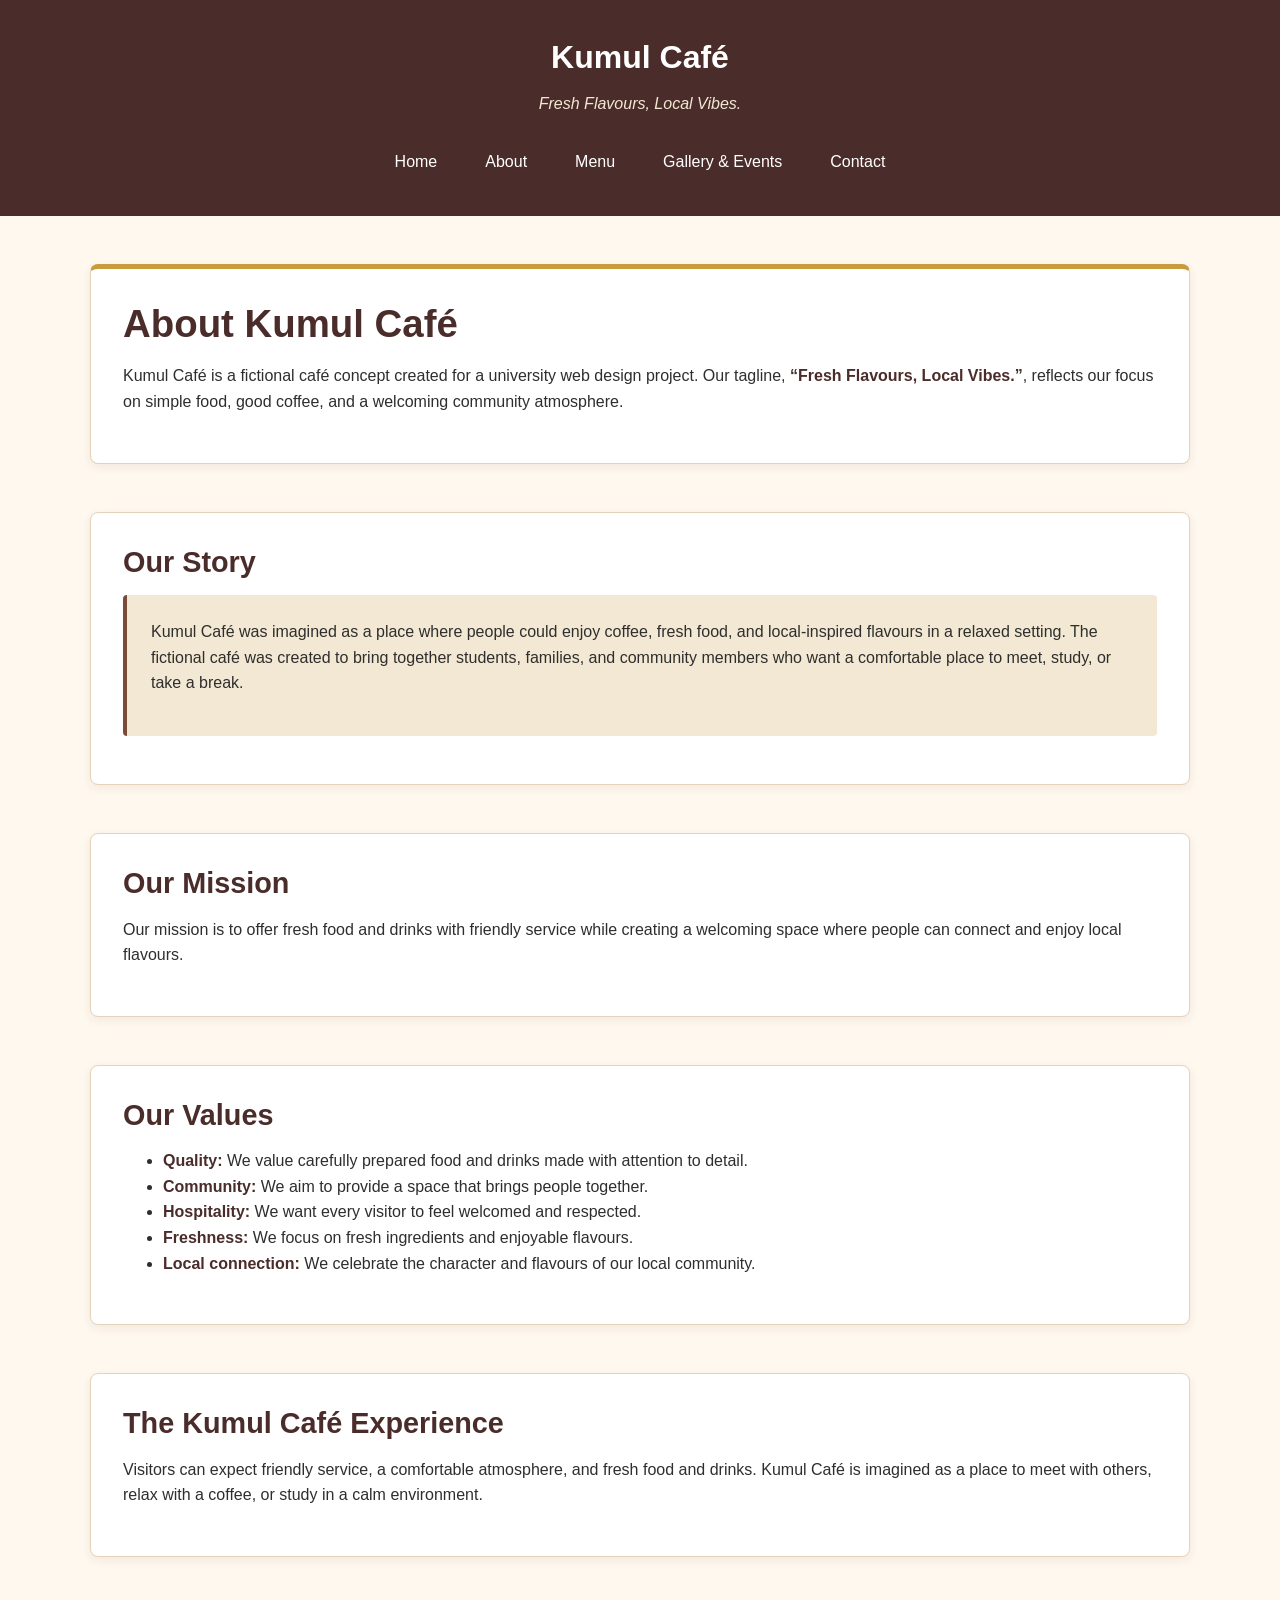
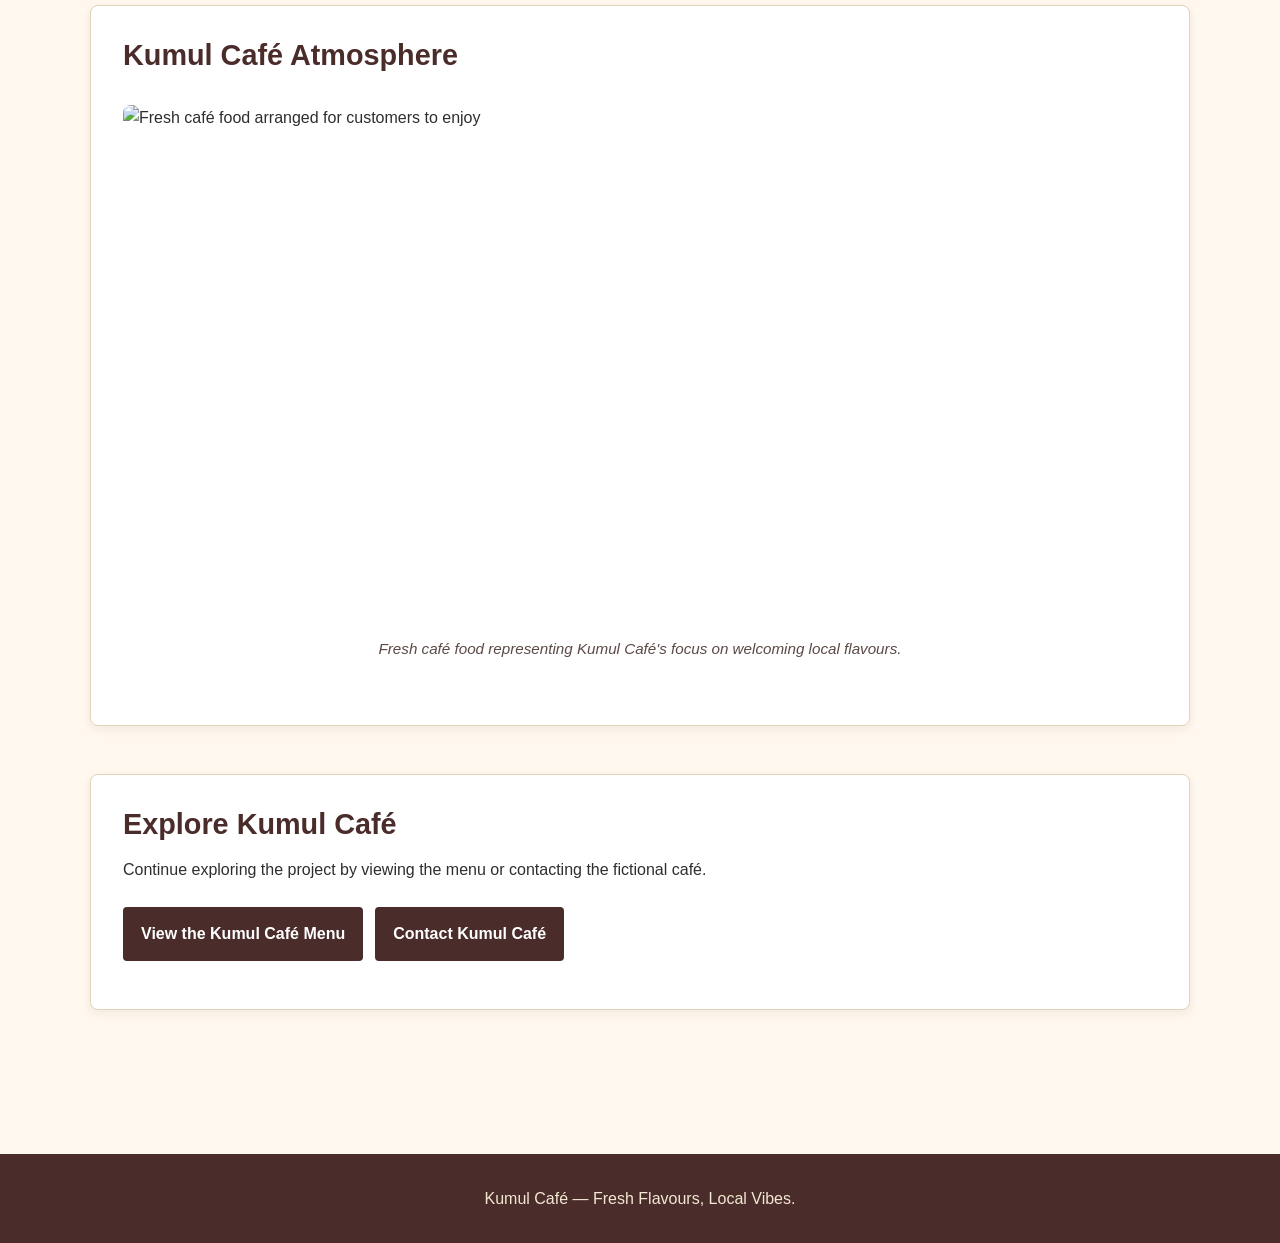
==== about.html @ 598db46b "Refine CSS architecture and reusable components" ====
<!DOCTYPE html>
<html lang="en">
<head>
    <meta charset="UTF-8">
    <meta name="viewport" content="width=device-width, initial-scale=1.0">
    <title>Kumul Café | About</title>
    <link rel="stylesheet" href="css/style.css">
</head>
<body>

    <header class="site-header">
        <p>Kumul Café</p>
        <p>Fresh Flavours, Local Vibes.</p>

        <nav class="site-nav" aria-label="Main navigation">
            <a href="index.html">Home</a>
            <a href="about.html">About</a>
            <a href="menu.html">Menu</a>
            <a href="gallery.html">Gallery &amp; Events</a>
            <a href="contact.html">Contact</a>
        </nav>
    </header>

    <main class="site-main">

        <section class="content-section intro-section">
            <h1>About Kumul Café</h1>

            <p>
                Kumul Café is a fictional café concept created for a university
                web design project. Our tagline,
                <strong>“Fresh Flavours, Local Vibes.”</strong>,
                reflects our focus on simple food, good coffee, and a welcoming
                community atmosphere.
            </p>
        </section>


        <section class="content-section">
            <h2>Our Story</h2>

            <article class="content-card">
                <p>
                    Kumul Café was imagined as a place where people could enjoy
                    coffee, fresh food, and local-inspired flavours in a relaxed
                    setting. The fictional café was created to bring together
                    students, families, and community members who want a
                    comfortable place to meet, study, or take a break.
                </p>
            </article>
        </section>


        <section class="content-section">
            <h2>Our Mission</h2>

            <p>
                Our mission is to offer fresh food and drinks with friendly
                service while creating a welcoming space where people can
                connect and enjoy local flavours.
            </p>
        </section>


        <section class="content-section">
            <h2>Our Values</h2>

            <ul>
                <li>
                    <strong>Quality:</strong>
                    We value carefully prepared food and drinks made with
                    attention to detail.
                </li>

                <li>
                    <strong>Community:</strong>
                    We aim to provide a space that brings people together.
                </li>

                <li>
                    <strong>Hospitality:</strong>
                    We want every visitor to feel welcomed and respected.
                </li>

                <li>
                    <strong>Freshness:</strong>
                    We focus on fresh ingredients and enjoyable flavours.
                </li>

                <li>
                    <strong>Local connection:</strong>
                    We celebrate the character and flavours of our local
                    community.
                </li>
            </ul>
        </section>


        <section class="content-section">
            <h2>The Kumul Café Experience</h2>

            <p>
                Visitors can expect friendly service, a comfortable atmosphere,
                and fresh food and drinks. Kumul Café is imagined as a place to
                meet with others, relax with a coffee, or study in a calm
                environment.
            </p>
        </section>


        <section class="content-section">
            <h2>Kumul Café Atmosphere</h2>

            <figure>
                <img
                    src="images/cafe-food.jpg"
                    alt="Fresh café food arranged for customers to enjoy"
                >

                <figcaption>
                    Fresh café food representing Kumul Café's focus on
                    welcoming local flavours.
                </figcaption>
            </figure>
        </section>


        <section class="content-section">
            <h2>Explore Kumul Café</h2>

            <p>
                Continue exploring the project by viewing the menu or
                contacting the fictional café.
            </p>

            <p class="action-links">
                <a href="menu.html">View the Kumul Café Menu</a>
                <a href="contact.html">Contact Kumul Café</a>
            </p>
        </section>

    </main>


    <footer class="site-footer">
        <p>Kumul Café — Fresh Flavours, Local Vibes.</p>
    </footer>

</body>
</html>
---- css/style.css ----
/* =========================================================
   KUMUL CAFÉ - A3 STYLESHEET
   Phase 2: CSS Architecture Refinement
   ========================================================= */


/* =========================================================
   1. DESIGN TOKENS
   ========================================================= */

:root {
    /* Colours */
    --color-primary: #4A2C2A;
    --color-secondary: #7B4B3A;
    --color-accent: #C89B3C;

    --color-background: #FFF8EE;
    --color-surface: #FFFFFF;
    --color-surface-alt: #F3E8D3;

    --color-text: #2E2E2E;
    --color-text-muted: #5B4A45;

    --color-border: #D7C3A8;
    --color-border-light: #E4D3BB;
    --color-input-border: #B99C7C;

    /* Typography */
    --font-family-base: Arial, Helvetica, sans-serif;

    --font-size-body: 1rem;
    --font-size-small: 0.95rem;
    --font-size-h1: 2.4rem;
    --font-size-h2: 1.8rem;
    --font-size-h3: 1.25rem;

    --line-height-body: 1.6;
    --line-height-heading: 1.2;

    /* Spacing */
    --space-xs: 0.5rem;
    --space-sm: 0.75rem;
    --space-md: 1rem;
    --space-lg: 1.5rem;
    --space-xl: 2rem;
    --space-xxl: 2.5rem;
    --space-xxxl: 3rem;

    /* Borders and radius */
    --radius-sm: 0.25rem;
    --radius-md: 0.5rem;
    --radius-lg: 0.75rem;

    /* Shadows */
    --shadow-sm: 0 3px 10px rgba(74, 44, 42, 0.08);
    --shadow-md: 0 6px 18px rgba(74, 44, 42, 0.12);

    /* Layout */
    --content-max-width: 1100px;

    /* Accessibility */
    --focus-outline: 3px solid var(--color-accent);
    --focus-offset: 2px;
}


/* =========================================================
   2. RESET AND BASE STYLES
   ========================================================= */

*,
*::before,
*::after {
    box-sizing: border-box;
}

html {
    scroll-behavior: smooth;
}

body {
    margin: 0;

    background: var(--color-background);
    color: var(--color-text);

    font-family: var(--font-family-base);
    font-size: var(--font-size-body);
    line-height: var(--line-height-body);
}


/* =========================================================
   3. TYPOGRAPHY
   ========================================================= */

h1,
h2,
h3 {
    margin-top: 0;

    color: var(--color-primary);

    line-height: var(--line-height-heading);
}

h1 {
    margin-bottom: var(--space-md);
    font-size: var(--font-size-h1);
}

h2 {
    margin-bottom: var(--space-md);
    font-size: var(--font-size-h2);
}

h3 {
    margin-bottom: var(--space-sm);
    font-size: var(--font-size-h3);
}

p {
    margin-top: 0;
    margin-bottom: var(--space-md);
}

strong {
    color: var(--color-primary);
}


/* =========================================================
   4. GLOBAL LINKS
   ========================================================= */

a {
    color: var(--color-secondary);

    text-decoration: underline;
    text-underline-offset: 3px;
}

a:hover {
    color: var(--color-primary);
}

a:focus-visible,
button:focus-visible,
input:focus-visible,
select:focus-visible,
textarea:focus-visible {
    outline: var(--focus-outline);
    outline-offset: var(--focus-offset);
}


/* =========================================================
   5. SITE HEADER
   ========================================================= */

.site-header {
    padding: var(--space-xl) var(--space-lg);

    background: var(--color-primary);
    color: var(--color-surface);

    text-align: center;
}

.site-header p {
    margin-bottom: var(--space-xs);
}

.site-header p:first-child {
    color: var(--color-surface);

    font-size: 2rem;
    font-weight: 700;
}

.site-header p:nth-child(2) {
    color: var(--color-surface-alt);

    font-style: italic;
}


/* =========================================================
   6. SITE NAVIGATION
   ========================================================= */

.site-nav {
    display: flex;
    flex-wrap: wrap;
    justify-content: center;

    gap: var(--space-sm) var(--space-lg);

    margin-top: var(--space-lg);
}

.site-nav a {
    padding: var(--space-xs) var(--space-sm);

    border-bottom: 2px solid transparent;

    color: var(--color-surface);

    text-decoration: none;
}

.site-nav a:hover,
.site-nav a:focus {
    border-bottom-color: var(--color-accent);

    color: var(--color-background);
}


/* =========================================================
   7. MAIN CONTENT
   ========================================================= */

.site-main {
    width: min(
        var(--content-max-width),
        calc(100% - 2rem)
    );

    margin: 0 auto;

    padding: var(--space-xxxl) 0;
}


/* =========================================================
   8. CONTENT SECTIONS
   ========================================================= */

.content-section {
    margin-bottom: var(--space-xxxl);

    padding: var(--space-xl);

    background: var(--color-surface);

    border: 1px solid var(--color-border-light);
    border-radius: var(--radius-md);

    box-shadow: var(--shadow-sm);
}

.content-section:first-child {
    border-top: 5px solid var(--color-accent);
}

.intro-section {
    border-top-color: var(--color-accent);
}


/* =========================================================
   9. ACTION LINKS / BUTTON-STYLE LINKS
   ========================================================= */

.action-links {
    display: flex;
    flex-wrap: wrap;

    gap: var(--space-sm);

    margin-top: var(--space-lg);
}

.action-links a {
    display: inline-block;

    padding: var(--space-sm) var(--space-md);

    border: 2px solid var(--color-primary);
    border-radius: var(--radius-sm);

    background: var(--color-primary);
    color: var(--color-surface);

    text-decoration: none;

    font-weight: 700;

    transition:
        background-color 0.2s ease,
        border-color 0.2s ease,
        transform 0.2s ease;
}

.action-links a:hover {
    background: var(--color-secondary);
    border-color: var(--color-secondary);
}

.action-links a:focus-visible {
    outline: var(--focus-outline);
    outline-offset: var(--focus-offset);
}

.action-links a:active {
    transform: translateY(1px);
}


/* =========================================================
   10. CONTENT CARDS
   ========================================================= */

.content-card {
    margin: var(--space-md) 0;

    padding: var(--space-lg);

    background: var(--color-surface-alt);

    border-left: 4px solid var(--color-secondary);
    border-radius: var(--radius-sm);
}

.content-card h3 {
    margin-top: 0;
}


/* =========================================================
   11. IMAGES AND FIGURES
   ========================================================= */

figure {
    margin: var(--space-xl) 0;
}

figure img {
    display: block;

    width: 100%;
    max-width: 100%;

    height: clamp(220px, 45vw, 520px);

    margin: 0 auto;

    border-radius: var(--radius-md);

    object-fit: cover;
    object-position: center;
}

figcaption {
    margin-top: var(--space-sm);

    color: var(--color-text-muted);

    font-size: var(--font-size-small);
    font-style: italic;

    text-align: center;
}


/* =========================================================
   12. GALLERY GRID
   ========================================================= */

.gallery-grid {
    display: grid;

    grid-template-columns: repeat(3, minmax(0, 1fr));

    gap: var(--space-lg);

    margin-top: var(--space-xl);
}

.gallery-grid figure {
    margin: 0;
}


/* =========================================================
   13. TABLES
   ========================================================= */

table {
    width: 100%;

    margin: var(--space-lg) 0;

    border-collapse: collapse;

    background: var(--color-surface);
}

caption {
    margin-bottom: var(--space-sm);

    color: var(--color-primary);

    font-weight: 700;

    text-align: left;
}

th,
td {
    padding: var(--space-sm) var(--space-md);

    border: 1px solid var(--color-border);
}

th {
    background: var(--color-primary);
    color: var(--color-surface);

    text-align: left;
}

tr:nth-child(even) td {
    background: var(--color-surface-alt);
}


/* =========================================================
   14. FORMS
   ========================================================= */

form {
    display: flex;
    flex-direction: column;

    gap: var(--space-md);

    margin-top: var(--space-lg);
}

fieldset {
    padding: var(--space-lg);

    border: 1px solid var(--color-border);
    border-radius: var(--radius-md);

    background: var(--color-surface);
}

legend {
    padding: 0 var(--space-sm);

    color: var(--color-primary);

    font-weight: 700;
}

label {
    display: block;

    margin-bottom: var(--space-xs);

    color: var(--color-primary);

    font-weight: 700;
}


/* Normal form controls only.
   Radio buttons are intentionally excluded. */

input:not([type="radio"]):not([type="checkbox"]),
select,
textarea {
    width: 100%;

    padding: var(--space-sm);

    border: 1px solid var(--color-input-border);
    border-radius: var(--radius-sm);

    background: var(--color-surface);

    color: var(--color-text);

    font: inherit;
}

textarea {
    min-height: 150px;

    resize: vertical;
}

input::placeholder,
textarea::placeholder {
    color: var(--color-text-muted);
}


/* =========================================================
   15. RADIO BUTTON ALIGNMENT
   ========================================================= */

fieldset p {
    display: flex;
    align-items: center;

    gap: var(--space-sm);

    margin-bottom: var(--space-sm);
}

fieldset p input[type="radio"] {
    width: auto;

    flex: 0 0 auto;

    margin: 0;
}

fieldset p label {
    display: inline;

    margin: 0;
}


/* =========================================================
   16. FORM BUTTONS
   ========================================================= */

button,
input[type="submit"],
input[type="reset"] {
    display: inline-block;

    padding: var(--space-sm) var(--space-lg);

    border: 2px solid var(--color-primary);
    border-radius: var(--radius-sm);

    background: var(--color-primary);
    color: var(--color-surface);

    font: inherit;
    font-weight: 700;

    cursor: pointer;

    transition:
        background-color 0.2s ease,
        border-color 0.2s ease,
        transform 0.2s ease;
}

button:hover,
input[type="submit"]:hover,
input[type="reset"]:hover {
    background: var(--color-secondary);
    border-color: var(--color-secondary);
}

button:active,
input[type="submit"]:active,
input[type="reset"]:active {
    transform: translateY(1px);
}


/* =========================================================
   17. SITE FOOTER
   ========================================================= */

.site-footer {
    margin-top: var(--space-xxxl);

    padding: var(--space-xl) var(--space-lg);

    background: var(--color-primary);
    color: var(--color-surface-alt);

    text-align: center;
}

.site-footer p {
    margin: 0;
}


/* =========================================================
   18. RESPONSIVE DESIGN - TABLET
   ========================================================= */

@media (max-width: 768px) {

    .site-header {
        padding: var(--space-lg) var(--space-md);
    }

    .site-header p:first-child {
        font-size: 2rem;
    }

    .site-nav {
        gap: var(--space-xs) var(--space-sm);
    }

    .site-nav a {
        padding: var(--space-xs);
    }

    .site-main {
        width: min(
            var(--content-max-width),
            calc(100% - 1.5rem)
        );

        padding: var(--space-xl) 0;
    }

    .content-section {
        padding: var(--space-lg);
    }

    .gallery-grid {
        grid-template-columns: repeat(2, minmax(0, 1fr));
    }

    figure img {
        height: clamp(220px, 50vw, 420px);
    }
}


/* =========================================================
   19. RESPONSIVE DESIGN - MOBILE
   ========================================================= */

@media (max-width: 480px) {

    body {
        font-size: 0.95rem;
    }

    h1 {
        font-size: 2rem;
    }

    h2 {
        font-size: 1.5rem;
    }

    h3 {
        font-size: 1.15rem;
    }

    .site-header {
        padding: var(--space-lg) var(--space-sm);
    }

    .site-header p:first-child {
        font-size: 1.7rem;
    }

    .site-nav {
        flex-direction: column;
        align-items: stretch;

        gap: var(--space-xs);

        margin-top: var(--space-md);
    }

    .site-nav a {
        display: block;

        padding: var(--space-sm);

        border: 1px solid rgba(255, 255, 255, 0.35);
        border-radius: var(--radius-sm);

        text-align: center;
    }

    .site-nav a:hover,
    .site-nav a:focus {
        border-color: var(--color-accent);
    }

    .site-main {
        width: calc(100% - 1rem);

        padding: var(--space-lg) 0;
    }

    .content-section {
        margin-bottom: var(--space-xl);

        padding: var(--space-md);
    }

    .action-links {
        flex-direction: column;
    }

    .action-links a {
        width: 100%;

        text-align: center;
    }

    .content-card {
        padding: var(--space-md);
    }

    .gallery-grid {
        grid-template-columns: 1fr;
    }

    figure img {
        height: clamp(200px, 65vw, 320px);
    }

    table {
        font-size: var(--font-size-small);
    }

    th,
    td {
        padding: var(--space-xs);
    }

    button,
    input[type="submit"],
    input[type="reset"] {
        width: 100%;
    }
}


/* =========================================================
   END OF KUMUL CAFÉ A3 STYLESHEET
   ========================================================= */
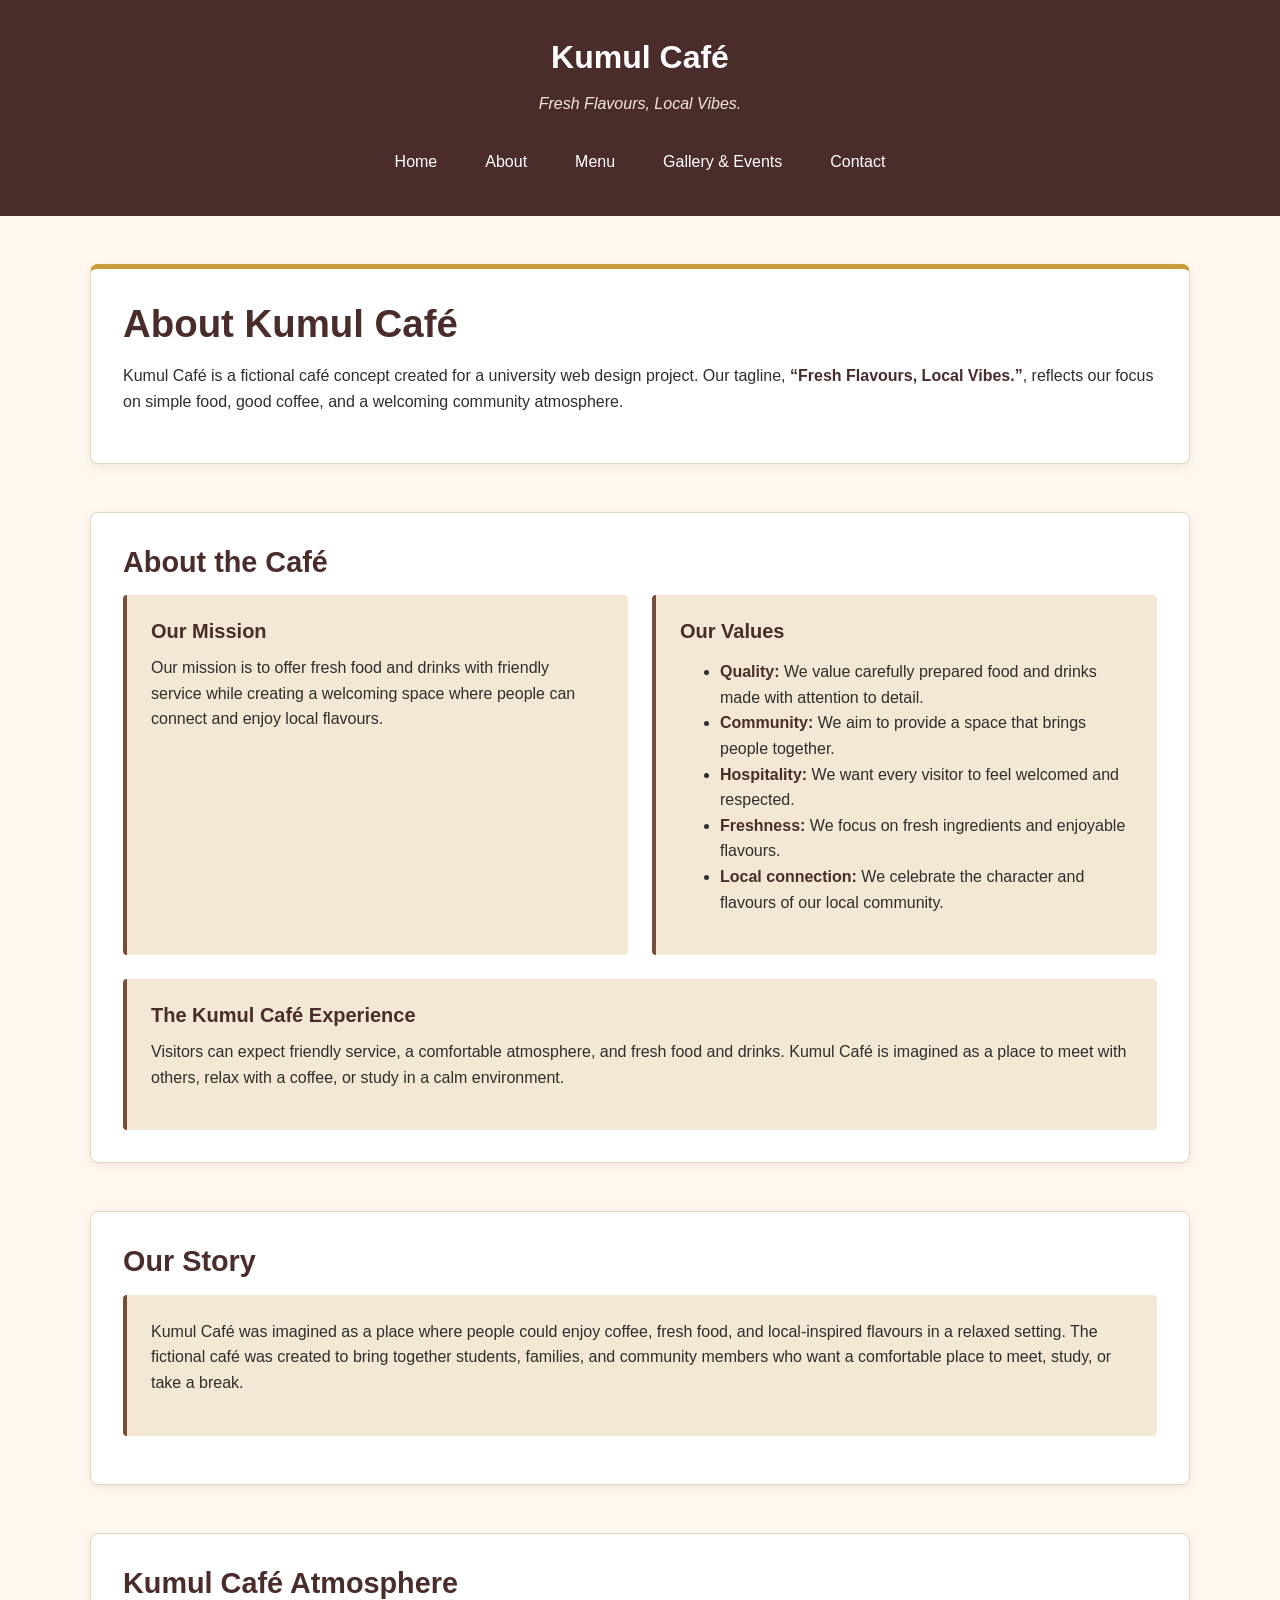
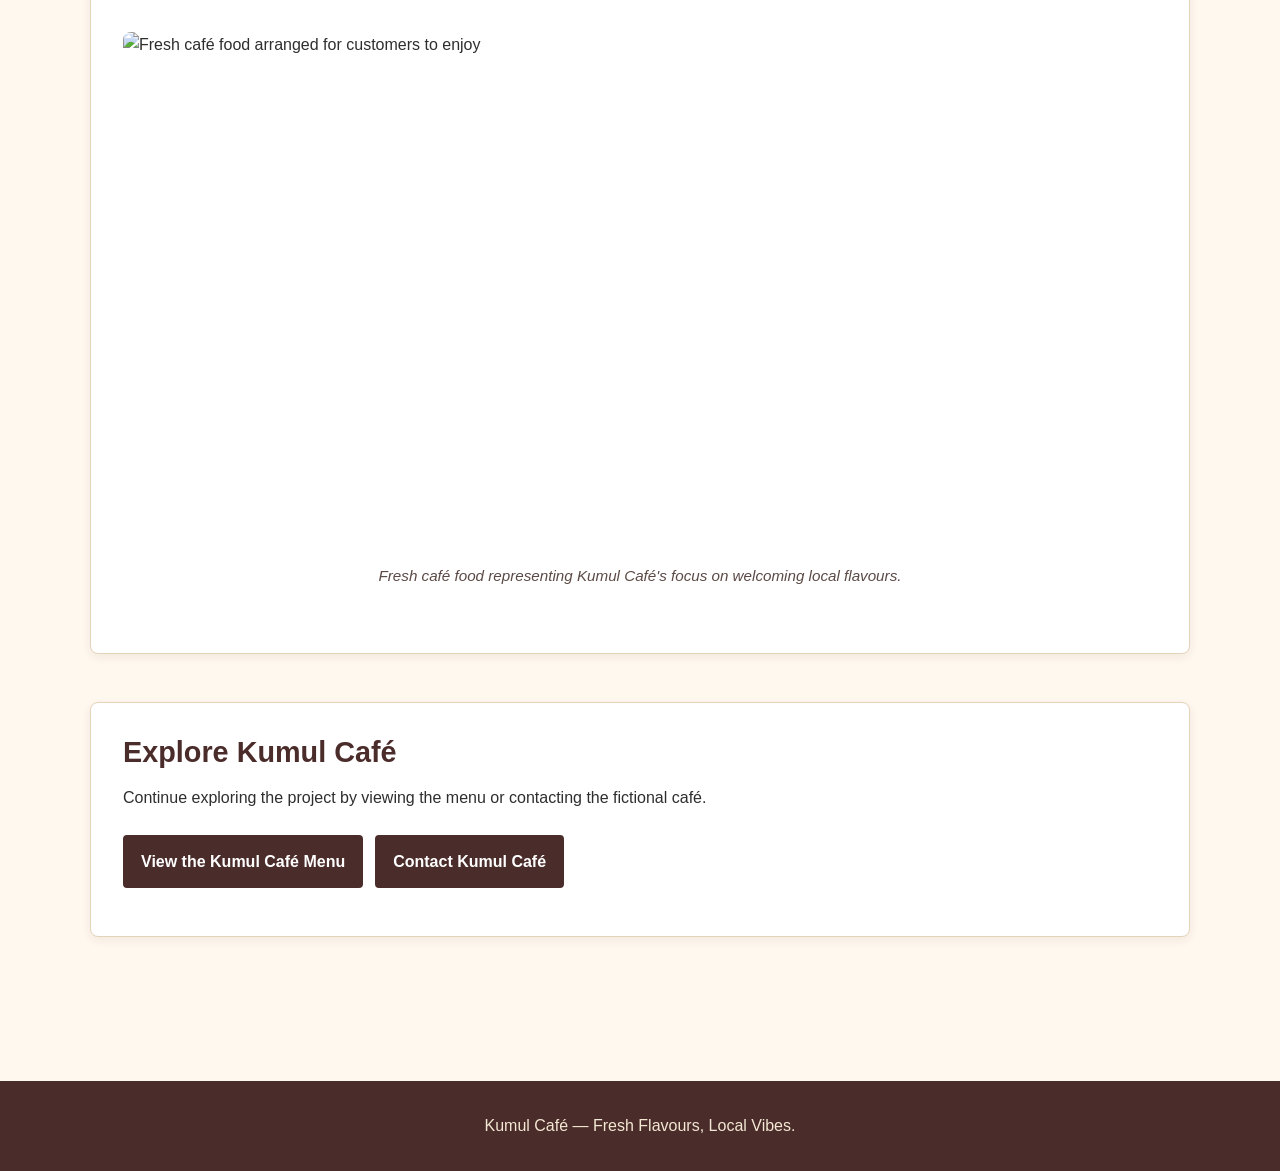
==== commit c3c40a0b: "Implement Flexbox and Grid layouts" ====
--- a/about.html
+++ b/about.html
@@ -6,6 +6,7 @@
     <title>Kumul Café | About</title>
     <link rel="stylesheet" href="css/style.css">
 </head>
+
 <body>
 
     <header class="site-header">
@@ -21,94 +22,116 @@
         </nav>
     </header>
 
+
     <main class="site-main">
 
         <section class="content-section intro-section">
+
             <h1>About Kumul Café</h1>
 
             <p>
-                Kumul Café is a fictional café concept created for a university
-                web design project. Our tagline,
-                <strong>“Fresh Flavours, Local Vibes.”</strong>,
-                reflects our focus on simple food, good coffee, and a welcoming
+                Kumul Café is a fictional café concept created for a
+                university web design project. Our tagline,
+                <strong>“Fresh Flavours, Local Vibes.”</strong>, reflects
+                our focus on simple food, good coffee, and a welcoming
                 community atmosphere.
             </p>
+
         </section>
 
 
         <section class="content-section">
-            <h2>Our Story</h2>
 
-            <article class="content-card">
-                <p>
-                    Kumul Café was imagined as a place where people could enjoy
-                    coffee, fresh food, and local-inspired flavours in a relaxed
-                    setting. The fictional café was created to bring together
-                    students, families, and community members who want a
-                    comfortable place to meet, study, or take a break.
-                </p>
-            </article>
+            <h2>About the Café</h2>
+
+            <div class="about-grid">
+
+                <article class="content-card">
+                    <h3>Our Mission</h3>
+
+                    <p>
+                        Our mission is to offer fresh food and drinks with
+                        friendly service while creating a welcoming space
+                        where people can connect and enjoy local flavours.
+                    </p>
+                </article>
+
+
+                <article class="content-card">
+                    <h3>Our Values</h3>
+
+                    <ul>
+                        <li>
+                            <strong>Quality:</strong>
+                            We value carefully prepared food and drinks
+                            made with attention to detail.
+                        </li>
+
+                        <li>
+                            <strong>Community:</strong>
+                            We aim to provide a space that brings people
+                            together.
+                        </li>
+
+                        <li>
+                            <strong>Hospitality:</strong>
+                            We want every visitor to feel welcomed and
+                            respected.
+                        </li>
+
+                        <li>
+                            <strong>Freshness:</strong>
+                            We focus on fresh ingredients and enjoyable
+                            flavours.
+                        </li>
+
+                        <li>
+                            <strong>Local connection:</strong>
+                            We celebrate the character and flavours of
+                            our local community.
+                        </li>
+                    </ul>
+                </article>
+
+
+                <article class="content-card about-experience">
+                    <h3>The Kumul Café Experience</h3>
+
+                    <p>
+                        Visitors can expect friendly service, a comfortable
+                        atmosphere, and fresh food and drinks. Kumul Café
+                        is imagined as a place to meet with others, relax
+                        with a coffee, or study in a calm environment.
+                    </p>
+                </article>
+
+            </div>
+
         </section>
 
 
         <section class="content-section">
-            <h2>Our Mission</h2>
 
-            <p>
-                Our mission is to offer fresh food and drinks with friendly
-                service while creating a welcoming space where people can
-                connect and enjoy local flavours.
-            </p>
+            <h2>Our Story</h2>
+
+            <article class="content-card">
+
+                <p>
+                    Kumul Café was imagined as a place where people could
+                    enjoy coffee, fresh food, and local-inspired flavours
+                    in a relaxed setting. The fictional café was created
+                    to bring together students, families, and community
+                    members who want a comfortable place to meet, study,
+                    or take a break.
+                </p>
+
+            </article>
+
         </section>
 
 
         <section class="content-section">
-            <h2>Our Values</h2>
 
-            <ul>
-                <li>
-                    <strong>Quality:</strong>
-                    We value carefully prepared food and drinks made with
-                    attention to detail.
-                </li>
-
-                <li>
-                    <strong>Community:</strong>
-                    We aim to provide a space that brings people together.
-                </li>
-
-                <li>
-                    <strong>Hospitality:</strong>
-                    We want every visitor to feel welcomed and respected.
-                </li>
-
-                <li>
-                    <strong>Freshness:</strong>
-                    We focus on fresh ingredients and enjoyable flavours.
-                </li>
-
-                <li>
-                    <strong>Local connection:</strong>
-                    We celebrate the character and flavours of our local
-                    community.
-                </li>
-            </ul>
-        </section>
-
-
-        <section class="content-section">
-            <h2>The Kumul Café Experience</h2>
-
-            <p>
-                Visitors can expect friendly service, a comfortable atmosphere,
-                and fresh food and drinks. Kumul Café is imagined as a place to
-                meet with others, relax with a coffee, or study in a calm
-                environment.
-            </p>
-        </section>
-
-
-        <section class="content-section">
             <h2>Kumul Café Atmosphere</h2>
 
             <figure>
@@ -122,10 +145,12 @@
                     welcoming local flavours.
                 </figcaption>
             </figure>
+
         </section>
 
 
         <section class="content-section">
+
             <h2>Explore Kumul Café</h2>
 
             <p>
@@ -137,6 +162,7 @@
                 <a href="menu.html">View the Kumul Café Menu</a>
                 <a href="contact.html">Contact Kumul Café</a>
             </p>
+
         </section>
 
     </main>
--- a/css/style.css
+++ b/css/style.css
@@ -327,7 +327,68 @@
     margin-top: 0;
 }
 
-
+/* =========================================================
+   FEATURED CARD FLEXBOX
+   ========================================================= */
+
+.featured-cards {
+    display: flex;
+    flex-wrap: wrap;
+
+    gap: var(--space-lg);
+
+    align-items: stretch;
+}
+
+.featured-cards .content-card {
+    flex: 1 1 250px;
+
+    margin: 0;
+}
+
+/* =========================================================
+   ABOUT PAGE GRID
+   ========================================================= */
+
+.about-grid {
+    display: grid;
+
+    grid-template-columns: repeat(2, minmax(0, 1fr));
+
+    gap: var(--space-lg);
+
+    align-items: stretch;
+}
+
+.about-grid .content-card {
+    margin: 0;
+}
+
+.about-experience {
+    grid-column: 1 / -1;
+}
+
+/* =========================================================
+   MENU CATEGORY GRID
+   ========================================================= */
+
+.menu-grid {
+    display: grid;
+
+    grid-template-columns: repeat(2, minmax(0, 1fr));
+
+    gap: var(--space-lg);
+
+    align-items: stretch;
+}
+
+.menu-category {
+    margin: 0;
+}
+
+.menu-category table {
+    width: 100%;
+}
 /* =========================================================
    11. IMAGES AND FIGURES
    ========================================================= */
@@ -594,6 +655,9 @@
    ========================================================= */
 
 @media (max-width: 768px) {
+    .menu-grid {
+    grid-template-columns: 1fr;
+}
 
     .site-header {
         padding: var(--space-lg) var(--space-md);
@@ -639,6 +703,16 @@
    ========================================================= */
 
 @media (max-width: 480px) {
+    .about-grid {
+    grid-template-columns: 1fr;
+}
+
+.about-experience {
+    grid-column: auto;
+}
+    .featured-cards {
+    flex-direction: column;
+}
 
     body {
         font-size: 0.95rem;
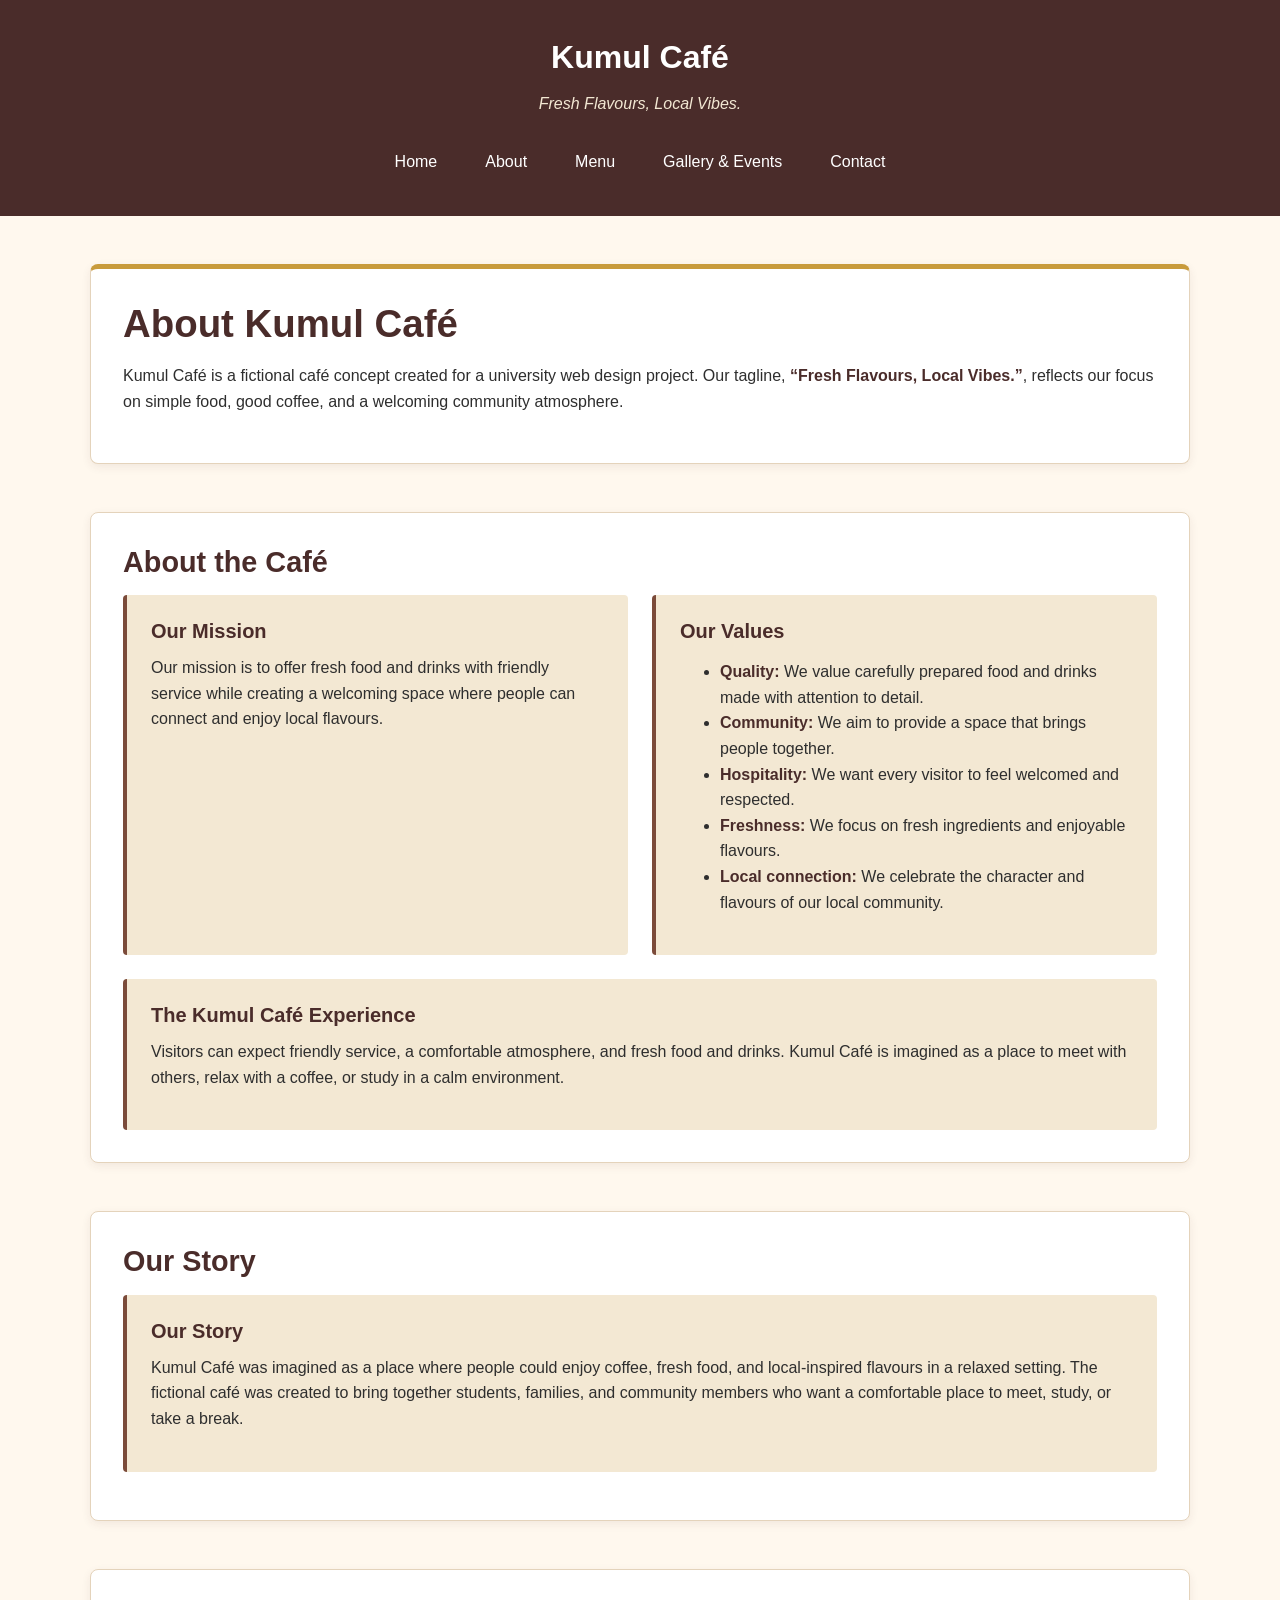
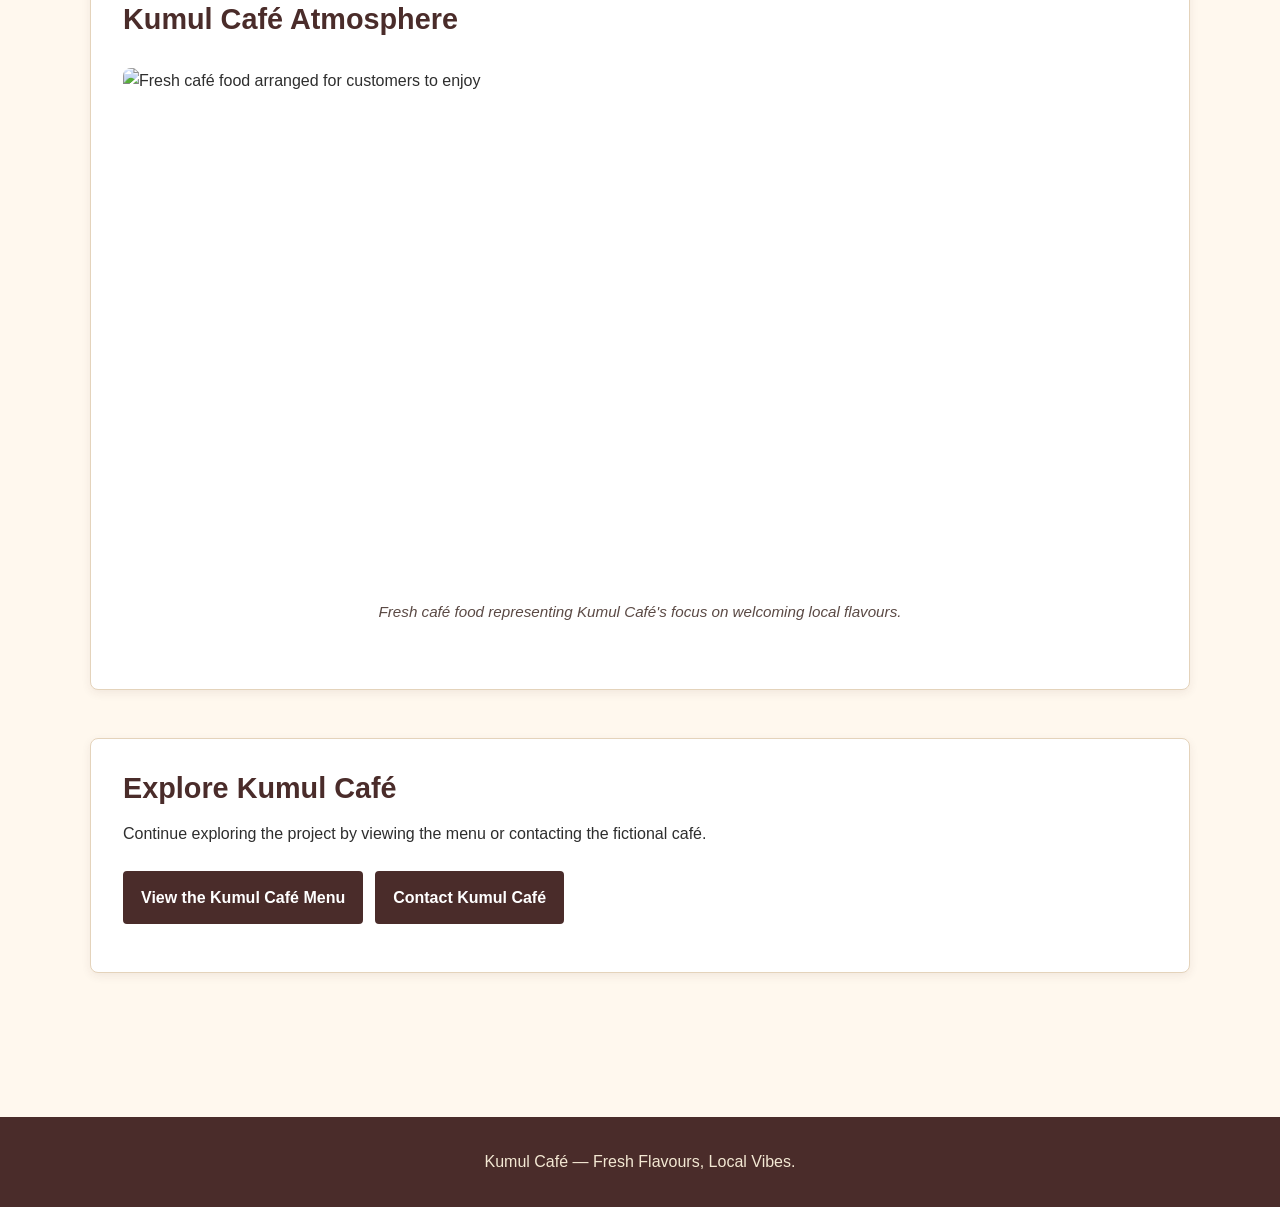
==== commit 8d956163: "Fix About page HTML validation" ====
--- a/about.html
+++ b/about.html
@@ -115,6 +115,7 @@
             <h2>Our Story</h2>
 
             <article class="content-card">
+    <h3>Our Story</h3>
 
                 <p>
                     Kumul Café was imagined as a place where people could
--- a/css/style.css
+++ b/css/style.css
@@ -667,9 +667,10 @@
         font-size: 2rem;
     }
 
-    .site-nav {
-        gap: var(--space-xs) var(--space-sm);
-    }
+   .site-nav {
+    justify-content: center;
+    gap: var(--space-xs) var(--space-sm);
+}
 
     .site-nav a {
         padding: var(--space-xs);
@@ -703,6 +704,28 @@
    ========================================================= */
 
 @media (max-width: 480px) {
+    .site-nav {
+    flex-direction: column;
+    align-items: stretch;
+    width: 100%;
+    gap: var(--space-xs);
+}
+
+.site-nav a {
+    display: block;
+    width: 100%;
+    padding: var(--space-sm);
+    border: 1px solid var(--color-border);
+    border-radius: var(--radius-sm);
+    background: rgba(255, 255, 255, 0.08);
+    text-align: center;
+}
+
+.site-nav a:hover,
+.site-nav a:focus {
+    border-color: var(--color-accent);
+    background: var(--color-secondary);
+}
     .about-grid {
     grid-template-columns: 1fr;
 }
